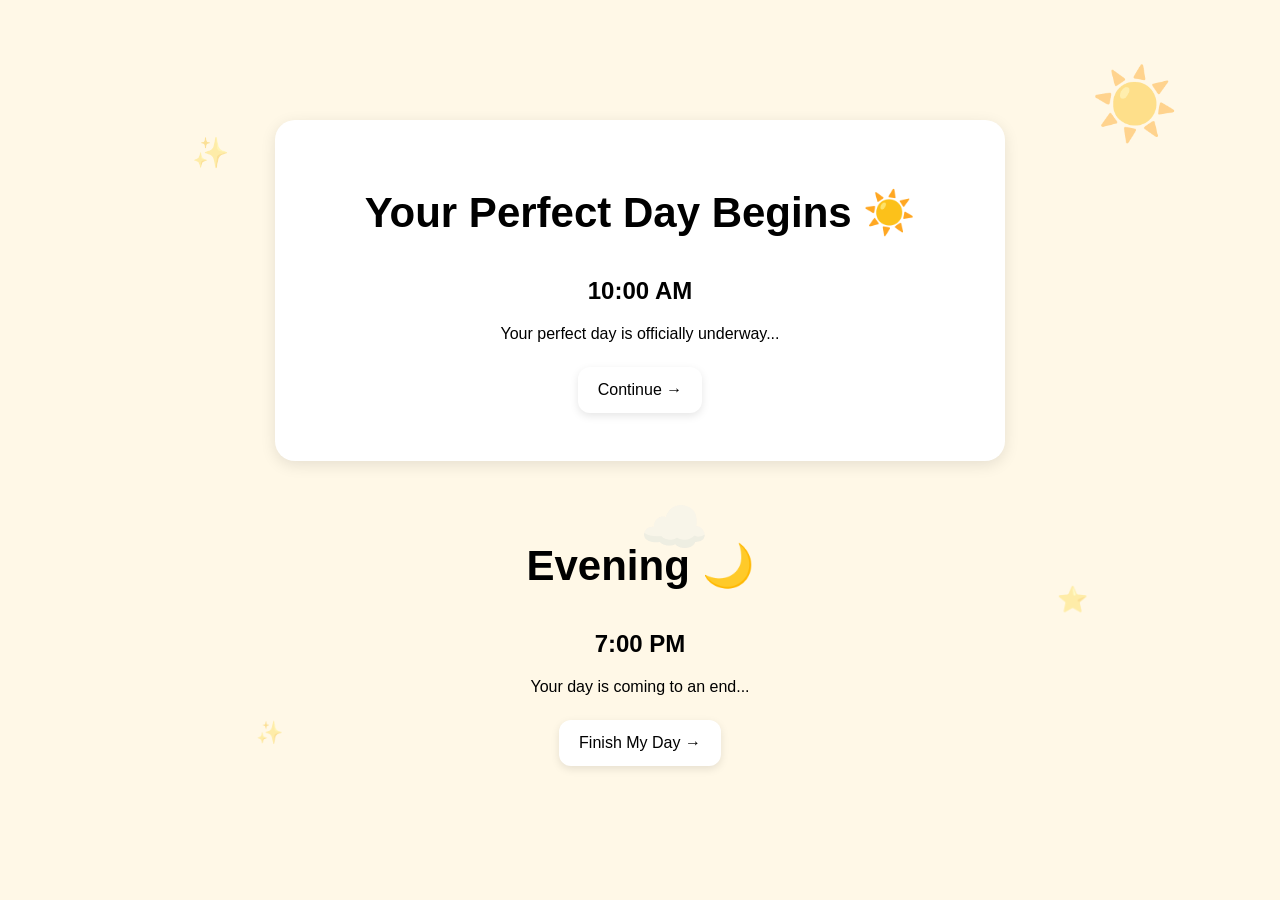
==== startmyday.html @ 7e2e3db5 "evening" ====
<!DOCTYPE html>
<html lang="en">

<head>
    <meta charset="UTF-8">
    <meta name="viewport" content="width=device-width, initial-scale=1.0">

    <title>Start My Day</title>

    <link rel="stylesheet" href="style.css">
</head>

<body>
    <div class="background-animation">
    <span class="sun">☀️</span>
    <span class="cloud cloud-one">☁️</span>
    <span class="cloud cloud-two">☁️</span>
    <span class="star star-one">✨</span>
    <span class="star star-two">⭐</span>
    <span class="star star-three">✨</span>
</div>

    <!-- MORNING -->
    <div id="morning-screen">

        <h1>Your Perfect Day Begins ☀️</h1>

        <h2>10:00 AM</h2>

        <h3 id="morning-plan"></h3>

        <p>Your perfect day is officially underway...</p>

        <button type="button" onclick="showAfternoon()">
            Continue →
        </button>

    </div>


    <!-- AFTERNOON -->
    <div id="afternoon-screen" style="display: none;">

        <h1>Afternoon 🌤️</h1>

        <h2>2:00 PM</h2>

        <h3 id="afternoon-plan"></h3>

        <p>So far, everything is going perfectly...</p>

        <button type="button" onclick="showPlotTwist()">
            Continue →
        </button>

    </div>


    <!-- PLOT TWIST -->
    <div id="plot-twist-screen" style="display: none;">

        <h1>⚡ Plot Twist</h1>

        <p id="plot-twist-text"></p>

        <h3>What do you do?</h3>

        <div id="twist-buttons"></div>

    </div>


    <!-- EVENING -->
<div id="evening-screen" class="night-screen" style="display: none;">

    <div class="night-sky">
        <span class="moon">🌙</span>
        <span class="shooting-star star-a">✨</span>
        <span class="shooting-star star-b">✨</span>
        <span class="shooting-star star-c">✨</span>
    </div>

    <h1>Evening 🌙</h1>

    <h2>7:00 PM</h2>

    <h3 id="evening-plan"></h3>

    <p>Your day is coming to an end...</p>

    <button type="button" onclick="showReceipt()">
        Finish My Day →
    </button>

</div>

        <h1>Evening 🌙</h1>

        <h2>7:00 PM</h2>

        <h3 id="evening-plan"></h3>

        <p>Your day is coming to an end...</p>

        <button type="button" onclick="showReceipt()">
            Finish My Day →
        </button>

    </div>


    <!-- RECEIPT -->
    <div id="receipt-screen" style="display: none;">

        <div class="receipt">

            <h2>PERFECT DAY RECEIPT 🧾</h2>

            <p id="receipt-morning"></p>
            <p id="receipt-afternoon"></p>
            <p id="receipt-evening"></p>

            <hr>

            <p id="receipt-twist"></p>
            <p id="receipt-response"></p>

            <hr>

            <h3>TOTAL: PRICELESS</h3>

            <p>Your day didn't go perfectly.</p>

            <p>
                <strong>
                    Maybe that's what made it perfect.
                </strong>
            </p>

            <br>

            <button type="button"
                    onclick="window.location.href='index.html'">
                Build Another Day ↻
            </button>

        </div>

    </div>


    <script src="startmyday.js"></script>

</body>

</html>
---- style.css ----
body {
    font-family: 'Helvetica Neue', Helvetica, Arial, sans-serif;
    text-align: center;

    background-color: #fff8e7;

    margin: 0;
    padding: 40px;
}


h1 {
    font-size: 42px;
}


h2 {
    margin-top: 40px;
}


button {
    font-size: 16px;

    padding: 14px 20px;
    margin: 8px;

    border: none;
    border-radius: 12px;

    background-color: white;

    cursor: pointer;

    box-shadow: 0 3px 8px rgba(0, 0, 0, 0.1);
}


button:hover {
    transform: scale(1.05);
}


/* These boxes start off hidden */
.hidden-options {
    display: none;

    max-width: 500px;

    margin: 20px auto;
    padding: 20px;

    background-color: #ffffff;

    border-radius: 15px;
}


.day-summary {
    max-width: 500px;

    margin: 50px auto 0;
    padding: 25px;

    background-color: white;

    border-radius: 20px;

    box-shadow: 0 4px 12px rgba(0, 0, 0, 0.1);
}

/* Shows which option the user selected */
.selected {
    background-color: #ffd166;
    transform: scale(1.05);
    box-shadow: 0 4px 12px rgba(0, 0, 0, 0.2);
}

#morning-screen,
#afternoon-screen,
#plot-twist-screen,
#evening-screen,
#receipt-screen {
    max-width: 650px;
    margin: 80px auto;
    padding: 40px;
    background-color: white;
    border-radius: 20px;
    box-shadow: 0 4px 15px rgba(0, 0, 0, 0.1);
}

.receipt {
    max-width: 350px;
    margin: auto;
    padding: 30px;
    background-color: #fffdf5;
    font-family: monospace;
    text-align: left;
    box-shadow: 0 5px 20px rgba(0, 0, 0, 0.15);
}

.receipt h2,
.receipt h3 {
    text-align: center;
}

/* =========================
   MOVING BACKGROUND
========================= */

.background-animation {
    position: fixed;
    top: 0;
    left: 0;

    width: 100%;
    height: 100%;

    overflow: hidden;

    pointer-events: none;

    z-index: -1;
}


/* SUN */

.sun {
    position: absolute;

    top: 7%;
    right: 8%;

    font-size: 70px;

    opacity: 0.45;

    animation: floatSun 5s ease-in-out infinite;
}

@keyframes floatSun {

    0% {
        transform: translateY(0px) rotate(0deg);
    }

    50% {
        transform: translateY(-15px) rotate(10deg);
    }

    100% {
        transform: translateY(0px) rotate(0deg);
    }
}


/* CLOUDS */

.cloud {
    position: absolute;

    font-size: 55px;

    opacity: 0.25;
}

.cloud-one {
    top: 20%;

    animation: moveCloud 18s linear infinite;
}

.cloud-two {
    top: 55%;

    animation: moveCloud 25s linear infinite;
}

@keyframes moveCloud {

    from {
        left: -100px;
    }

    to {
        left: 110%;
    }
}


/* STARS */

.star {
    position: absolute;

    opacity: 0.35;

    animation: twinkle 2s ease-in-out infinite;
}

.star-one {
    top: 15%;
    left: 15%;

    font-size: 30px;
}

.star-two {
    top: 65%;
    right: 15%;

    font-size: 25px;

    animation-delay: 0.7s;
}

.star-three {
    top: 80%;
    left: 20%;

    font-size: 22px;

    animation-delay: 1.2s;
}

@keyframes twinkle {

    0% {
        opacity: 0.2;
        transform: scale(0.8);
    }

    50% {
        opacity: 0.7;
        transform: scale(1.2);
    }

    100% {
        opacity: 0.2;
        transform: scale(0.8);
    }
}

/* =========================
   EVENING NIGHT SKY
========================= */

.night-screen {
    position: relative;
    overflow: hidden;

    background: linear-gradient(
        to bottom,
        #182848,
        #273c75,
        #3c6382
    ) !important;

    color: white;
}

.night-screen h1,
.night-screen h2,
.night-screen h3,
.night-screen p,
.night-screen button {
    position: relative;
    z-index: 2;
}

.night-sky {
    position: absolute;

    top: 0;
    left: 0;

    width: 100%;
    height: 100%;

    pointer-events: none;

    overflow: hidden;

    z-index: 1;
}

.moon {
    position: absolute;

    top: 25px;
    right: 35px;

    font-size: 55px;

    animation: moonFloat 4s ease-in-out infinite;
}

@keyframes moonFloat {

    0% {
        transform: translateY(0px);
    }

    50% {
        transform: translateY(-10px);
    }

    100% {
        transform: translateY(0px);
    }
}


.shooting-star {
    position: absolute;

    font-size: 22px;

    opacity: 0;

    animation: shootStar 5s linear infinite;
}

.star-a {
    top: 20%;
    left: -40px;
}

.star-b {
    top: 45%;
    left: -60px;

    animation-delay: 1.8s;
}

.star-c {
    top: 70%;
    left: -30px;

    animation-delay: 3.2s;
}

@keyframes shootStar {

    0% {
        transform: translate(0, 0) rotate(20deg);
        opacity: 0;
    }

    10% {
        opacity: 1;
    }

    60% {
        opacity: 1;
    }

    100% {
        transform: translate(800px, 200px) rotate(20deg);
        opacity: 0;
    }
}
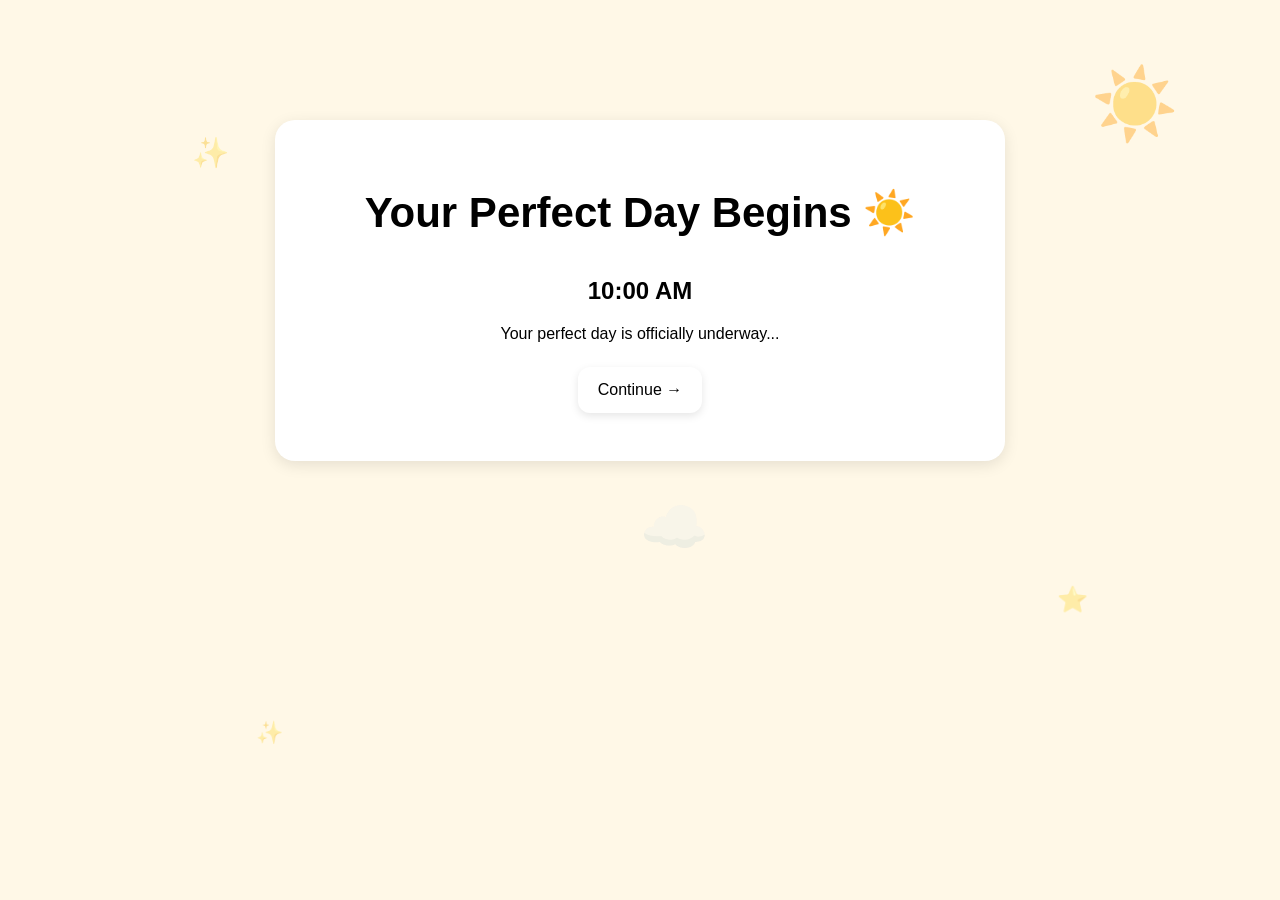
==== commit 9d1551ca: "evening working" ====
--- a/startmyday.html
+++ b/startmyday.html
@@ -11,14 +11,16 @@
 </head>
 
 <body>
+
     <div class="background-animation">
-    <span class="sun">☀️</span>
-    <span class="cloud cloud-one">☁️</span>
-    <span class="cloud cloud-two">☁️</span>
-    <span class="star star-one">✨</span>
-    <span class="star star-two">⭐</span>
-    <span class="star star-three">✨</span>
-</div>
+        <span class="sun">☀️</span>
+        <span class="cloud cloud-one">☁️</span>
+        <span class="cloud cloud-two">☁️</span>
+        <span class="star star-one">✨</span>
+        <span class="star star-two">⭐</span>
+        <span class="star star-three">✨</span>
+    </div>
+
 
     <!-- MORNING -->
     <div id="morning-screen">
@@ -71,28 +73,14 @@
 
 
     <!-- EVENING -->
-<div id="evening-screen" class="night-screen" style="display: none;">
+    <div id="evening-screen" style="display: none;">
 
-    <div class="night-sky">
-        <span class="moon">🌙</span>
-        <span class="shooting-star star-a">✨</span>
-        <span class="shooting-star star-b">✨</span>
-        <span class="shooting-star star-c">✨</span>
-    </div>
-
-    <h1>Evening 🌙</h1>
-
-    <h2>7:00 PM</h2>
-
-    <h3 id="evening-plan"></h3>
-
-    <p>Your day is coming to an end...</p>
-
-    <button type="button" onclick="showReceipt()">
-        Finish My Day →
-    </button>
-
-</div>
+        <div class="night-sky">
+            <span class="moon">🌙</span>
+            <span class="shooting-star star-a">✨</span>
+            <span class="shooting-star star-b">✨</span>
+            <span class="shooting-star star-c">✨</span>
+        </div>
 
         <h1>Evening 🌙</h1>
 
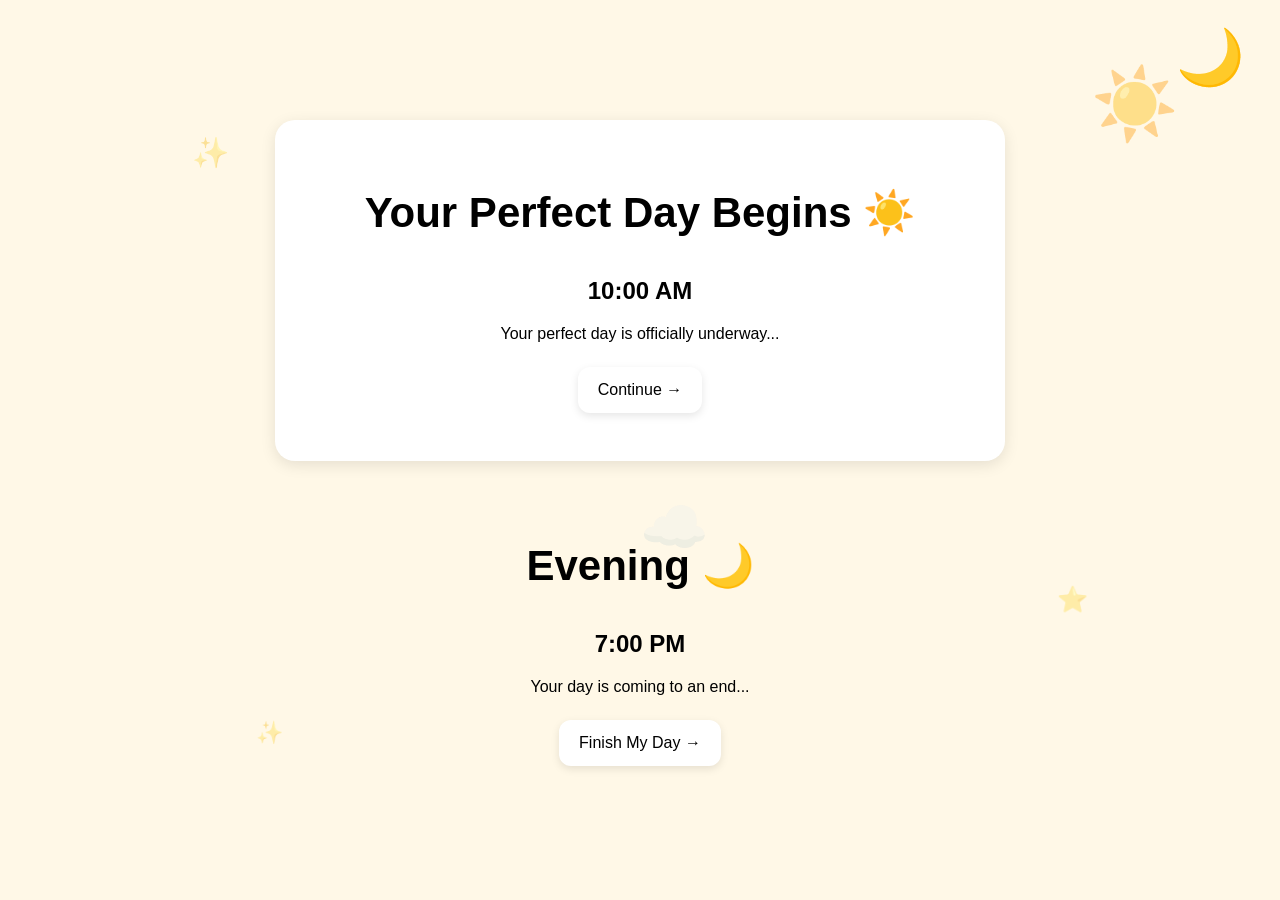
==== commit 62ddc683: "eving screen" ====
--- a/startmyday.html
+++ b/startmyday.html
@@ -73,7 +73,7 @@
 
 
     <!-- EVENING -->
-    <div id="evening-screen" style="display: none;">
+   <div id="evening-screen" class="night-screen" style="display: none;"></div>
 
         <div class="night-sky">
             <span class="moon">🌙</span>
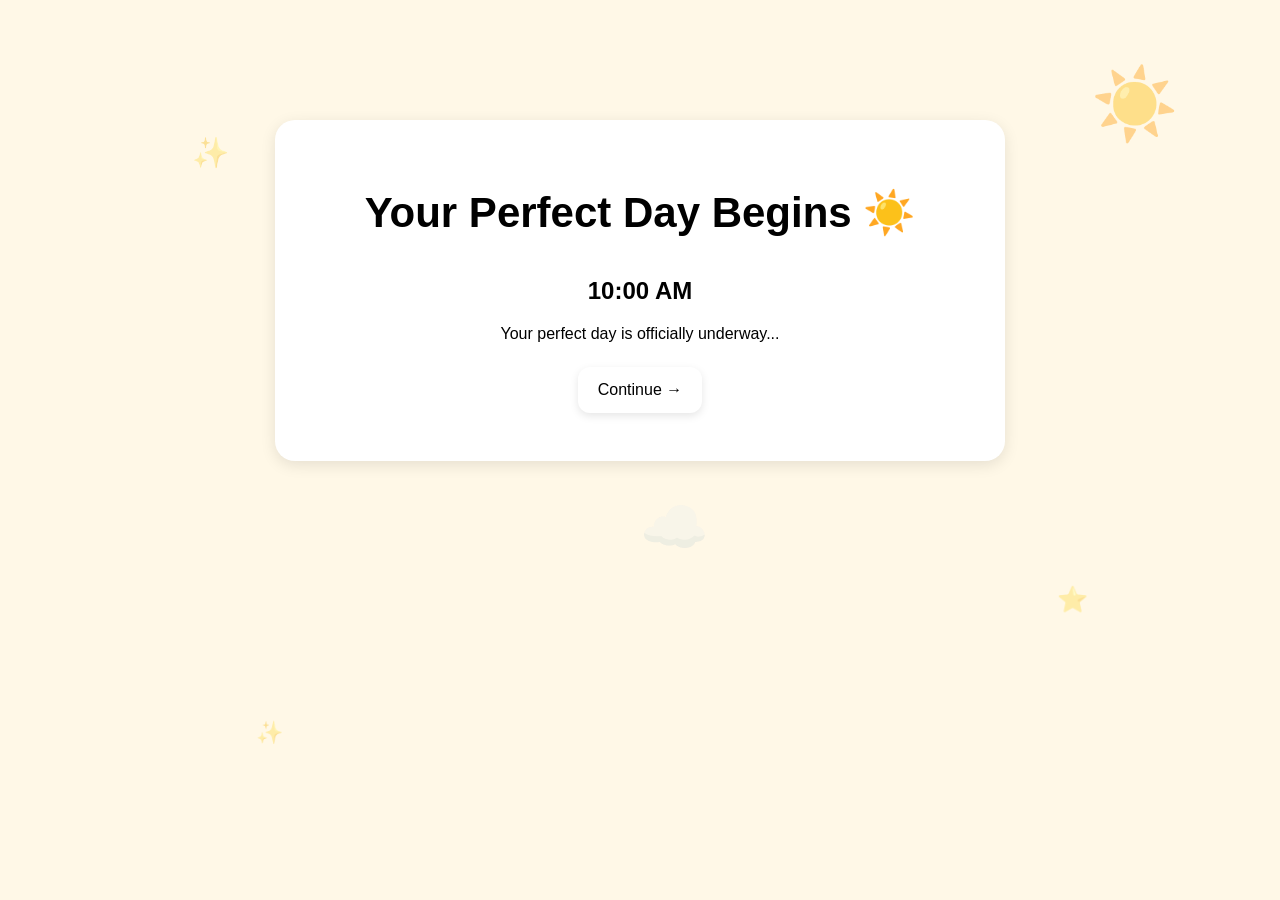
==== commit 2edac7d7: "evening now maybe" ====
--- a/startmyday.html
+++ b/startmyday.html
@@ -73,29 +73,29 @@
 
 
     <!-- EVENING -->
-   <div id="evening-screen" class="night-screen" style="display: none;"></div>
+   <!-- EVENING -->
+<div id="evening-screen" class="night-screen" style="display: none;">
 
-        <div class="night-sky">
-            <span class="moon">🌙</span>
-            <span class="shooting-star star-a">✨</span>
-            <span class="shooting-star star-b">✨</span>
-            <span class="shooting-star star-c">✨</span>
-        </div>
-
-        <h1>Evening 🌙</h1>
-
-        <h2>7:00 PM</h2>
-
-        <h3 id="evening-plan"></h3>
-
-        <p>Your day is coming to an end...</p>
-
-        <button type="button" onclick="showReceipt()">
-            Finish My Day →
-        </button>
-
+    <div class="night-sky">
+        <span class="moon">🌙</span>
+        <span class="shooting-star star-a">✨</span>
+        <span class="shooting-star star-b">✨</span>
+        <span class="shooting-star star-c">✨</span>
     </div>
 
+    <h1>Evening 🌙</h1>
+
+    <h2>7:00 PM</h2>
+
+    <h3 id="evening-plan"></h3>
+
+    <p>Your day is coming to an end...</p>
+
+    <button type="button" onclick="showReceipt()">
+        Finish My Day →
+    </button>
+
+</div>
 
     <!-- RECEIPT -->
     <div id="receipt-screen" style="display: none;">
